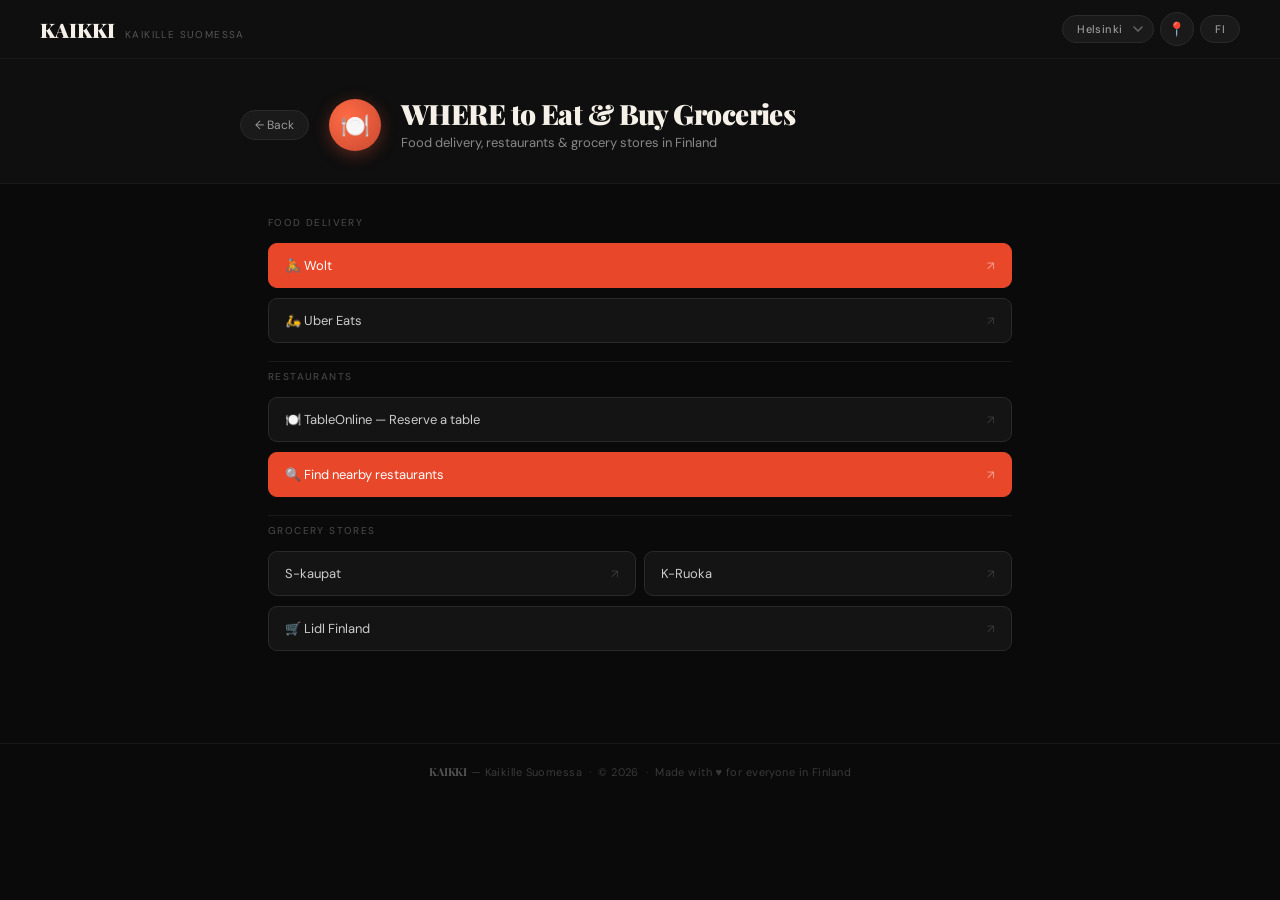
==== public/food.html @ 4e72f437 "Initial commit — KAIKKI app" ====
<!DOCTYPE html>
<html lang="en">
<head>
  <meta charset="UTF-8">
  <meta name="viewport" content="width=device-width, initial-scale=1.0">
  <title>KAIKKI — WHERE to Eat &amp; Shop</title>
  <link rel="stylesheet" href="style.css">
  <script defer src="app.js"></script>
</head>
<body>

  <header>
    <div class="header-inner">
      <a href="index.html" class="logo">KAIKKI <span class="logo-sub">Kaikille Suomessa</span></a>
      <div class="controls">
        <select id="citySelect" class="ctrl" aria-label="Select city">
          <option value="helsinki">Helsinki</option>
          <option value="tampere">Tampere</option>
          <option value="turku">Turku</option>
        </select>
        <button id="geoBtn" class="ctrl geo-ctrl" title="Detect my location">📍</button>
        <button id="langToggle" class="ctrl">FI</button>
      </div>
    </div>
  </header>

  <div class="page-hero">
    <div class="page-hero-inner">
      <a href="index.html" class="page-back" data-i18n="back_btn">← Back</a>
      <div class="page-circle-mini mini-food">🍽️</div>
      <div class="page-heading">
        <h1 data-i18n="food_title">WHERE to Eat &amp; Buy Groceries</h1>
        <p data-i18n="food_sub">Food delivery, restaurants &amp; grocery stores in Finland</p>
      </div>
    </div>
  </div>

  <div class="section-grid">

    <div class="group-label" data-i18n="sec_delivery">Food delivery</div>
    <a href="https://wolt.com/en/fin" target="_blank" rel="noopener" class="btn btn-primary-red">
      <span>🚴 Wolt</span><span class="arr">↗</span>
    </a>
    <a href="https://www.ubereats.com/fi" target="_blank" rel="noopener" class="btn">
      <span>🛵 Uber Eats</span><span class="arr">↗</span>
    </a>

    <div class="group-label" data-i18n="sec_restaurant">Restaurants</div>
    <a href="https://www.tableonline.fi" target="_blank" rel="noopener" class="btn">
      <span>🍽️ TableOnline — <span data-i18n="reserve_table">Reserve a table</span></span><span class="arr">↗</span>
    </a>
    <a href="https://www.google.com/maps/search/restaurants+near+me" target="_blank" rel="noopener" class="btn btn-primary-red">
      <span data-i18n="find_restaurants">🔍 Find nearby restaurants</span><span class="arr">↗</span>
    </a>

    <div class="group-label" data-i18n="sec_grocery">Grocery stores</div>
    <div class="btn-row">
      <a href="https://www.s-kaupat.fi/myymalat?q=helsinki" id="link-sgroup" target="_blank" rel="noopener" class="btn">
        <span>S-kaupat</span><span class="arr">↗</span>
      </a>
      <a href="https://www.k-ruoka.fi/kaupat?city=helsinki" id="link-kgroup" target="_blank" rel="noopener" class="btn">
        <span>K-Ruoka</span><span class="arr">↗</span>
      </a>
    </div>
    <a href="https://www.lidl.fi" target="_blank" rel="noopener" class="btn">
      <span>🛒 Lidl Finland</span><span class="arr">↗</span>
    </a>

  </div>

  <footer>
    <p><strong>KAIKKI</strong> — Kaikille Suomessa &nbsp;·&nbsp; &copy; 2026 &nbsp;·&nbsp; <span data-i18n="footer_made">Made with ♥ for everyone in Finland</span></p>
  </footer>

</body>
</html>
---- public/style.css ----
@import url('https://fonts.googleapis.com/css2?family=Playfair+Display:wght@700;900&family=DM+Sans:opsz,wght@9..40,400;9..40,500;9..40,600&display=swap');

:root {
  --bg: #0a0a0a;
  --surface: #141414;
  --surface-raised: #1e1e1e;
  --border: #2a2a2a;
  --border-subtle: #1a1a1a;
  --text: #f5f0e8;
  --text-muted: #888;
  --text-faint: #444;
  --red: #e8472a;
  --red-dark: #c23a20;
  --blue: #1a6fc4;
  --blue-dark: #1459a0;
  --green: #1e9e52;
  --green-dark: #187a40;
  --font-display: 'Playfair Display', serif;
  --font-body: 'DM Sans', sans-serif;
  --ease: 0.22s cubic-bezier(0.4,0,0.2,1);
  --radius: 14px;
  --radius-sm: 9px;
}

*, *::before, *::after { box-sizing: border-box; margin: 0; padding: 0; }

body {
  font-family: var(--font-body);
  background: var(--bg);
  color: var(--text);
  min-height: 100vh;
}

/* ── HEADER ── */
header {
  background: #0f0f0f;
  border-bottom: 1px solid var(--border-subtle);
  padding: 0 28px;
  position: sticky;
  top: 0;
  z-index: 100;
}

.header-inner {
  max-width: 1200px;
  margin: 0 auto;
  height: 58px;
  display: flex;
  align-items: center;
  justify-content: space-between;
}

.logo {
  font-family: var(--font-display);
  font-size: 20px;
  font-weight: 900;
  color: var(--text);
  letter-spacing: 0em;
  text-decoration: none;
  display: flex;
  align-items: baseline;
  gap: 10px;
}

.logo-sub {
  font-family: var(--font-body);
  font-size: 10px;
  font-weight: 400;
  color: #555;
  letter-spacing: 0.14em;
  text-transform: uppercase;
}

.controls {
  display: flex;
  align-items: center;
  gap: 6px;
  flex-wrap: nowrap;
  min-width: 0;
}

select.ctrl {
  min-width: 0;
  max-width: 160px;
}

.ctrl {
  background: #1a1a1a;
  border: 1px solid #2a2a2a;
  color: #999;
  font-family: var(--font-body);
  font-size: 11px;
  font-weight: 500;
  padding: 6px 14px;
  border-radius: 999px;
  cursor: pointer;
  transition: var(--ease);
  letter-spacing: 0.04em;
  appearance: none;
  -webkit-appearance: none;
}

.ctrl:hover { background: #242424; color: var(--text); border-color: #3a3a3a; }

select.ctrl {
  padding-right: 28px;
  background-image: url("data:image/svg+xml,%3Csvg width='10' height='6' viewBox='0 0 10 6' xmlns='http://www.w3.org/2000/svg'%3E%3Cpath d='M1 1l4 4 4-4' stroke='%23666' stroke-width='1.5' fill='none' stroke-linecap='round'/%3E%3C/svg%3E");
  background-repeat: no-repeat;
  background-position: right 10px center;
  background-color: #1a1a1a;
}

.geo-ctrl {
  width: 34px; height: 34px;
  padding: 0;
  display: flex;
  align-items: center;
  justify-content: center;
  font-size: 14px;
  border-radius: 50%;
}

/* ── HOME LANDING ── */
.home-hero {
  text-align: center;
  padding: 64px 24px 48px;
}

.home-hero h1 {
  font-family: var(--font-display);
  font-size: clamp(28px, 4vw, 48px);
  font-weight: 900;
  letter-spacing: -0.02em;
  line-height: 1.1;
  color: var(--text);
  margin-bottom: 12px;
}

.home-hero h1 em {
  font-style: italic;
  color: #666;
}

.home-hero p {
  font-size: 15px;
  color: var(--text-muted);
  max-width: 420px;
  margin: 0 auto;
  line-height: 1.6;
}

/* ── CIRCLES ── */
.circles-wrap {
  display: flex;
  justify-content: center;
  align-items: center;
  gap: 48px;
  padding: 40px 24px 80px;
  flex-wrap: wrap;
}

.circle-link {
  display: flex;
  flex-direction: column;
  align-items: center;
  gap: 20px;
  text-decoration: none;
  cursor: pointer;
}

.circle {
  width: 220px;
  height: 220px;
  border-radius: 50%;
  display: flex;
  flex-direction: column;
  align-items: center;
  justify-content: center;
  gap: 10px;
  position: relative;
  transition: transform 0.3s cubic-bezier(0.34,1.56,0.64,1), box-shadow 0.3s var(--ease);
  cursor: pointer;
}

.circle:hover {
  transform: translateY(-8px) scale(1.04);
}

.circle-food {
  background: radial-gradient(circle at 35% 35%, #ff6b45, #c94830 60%, #8a2a18);
  box-shadow: 0 8px 40px rgba(201,72,48,0.35), 0 2px 8px rgba(0,0,0,0.4);
}
.circle-food:hover {
  box-shadow: 0 20px 60px rgba(201,72,48,0.55), 0 4px 16px rgba(0,0,0,0.4);
}

.circle-travel {
  background: radial-gradient(circle at 35% 35%, #4da3f0, #1a6fc4 60%, #0d3d73);
  box-shadow: 0 8px 40px rgba(26,111,196,0.35), 0 2px 8px rgba(0,0,0,0.4);
}
.circle-travel:hover {
  box-shadow: 0 20px 60px rgba(26,111,196,0.55), 0 4px 16px rgba(0,0,0,0.4);
}

.circle-shop {
  background: radial-gradient(circle at 35% 35%, #4dd483, #1e9e52 60%, #0d5a2a);
  box-shadow: 0 8px 40px rgba(30,158,82,0.35), 0 2px 8px rgba(0,0,0,0.4);
}
.circle-shop:hover {
  box-shadow: 0 20px 60px rgba(30,158,82,0.55), 0 4px 16px rgba(0,0,0,0.4);
}

.circle-emoji {
  font-size: 48px;
  line-height: 1;
  filter: drop-shadow(0 2px 6px rgba(0,0,0,0.3));
}

.circle-word {
  font-family: var(--font-display);
  font-size: 22px;
  font-weight: 900;
  color: #fff;
  letter-spacing: -0.01em;
  text-shadow: 0 2px 8px rgba(0,0,0,0.3);
}

.circle-caption {
  text-align: center;
  max-width: 200px;
}

.circle-caption strong {
  display: block;
  font-size: 13px;
  font-weight: 600;
  color: var(--text);
  margin-bottom: 3px;
}

.circle-caption span {
  font-size: 11px;
  color: var(--text-muted);
  line-height: 1.4;
}

/* ── SECTION PAGES ── */
.page-hero {
  padding: 40px 28px 32px;
  border-bottom: 1px solid var(--border-subtle);
  background: #0f0f0f;
}

.page-hero-inner {
  max-width: 800px;
  margin: 0 auto;
  display: flex;
  align-items: center;
  gap: 20px;
}

.page-back {
  background: #1a1a1a;
  border: 1px solid #2a2a2a;
  color: #999;
  font-family: var(--font-body);
  font-size: 12px;
  padding: 6px 14px;
  border-radius: 999px;
  cursor: pointer;
  text-decoration: none;
  transition: var(--ease);
  white-space: nowrap;
}
.page-back:hover { background: #242424; color: var(--text); }

.page-circle-mini {
  width: 52px;
  height: 52px;
  border-radius: 50%;
  display: flex;
  align-items: center;
  justify-content: center;
  font-size: 24px;
  flex-shrink: 0;
}

.mini-food   { background: radial-gradient(circle at 35% 35%, #ff6b45, #c94830); box-shadow: 0 4px 16px rgba(201,72,48,0.4); }
.mini-travel { background: radial-gradient(circle at 35% 35%, #4da3f0, #1a6fc4); box-shadow: 0 4px 16px rgba(26,111,196,0.4); }
.mini-shop   { background: radial-gradient(circle at 35% 35%, #4dd483, #1e9e52); box-shadow: 0 4px 16px rgba(30,158,82,0.4); }

.page-heading { flex: 1; }

.page-heading h1 {
  font-family: var(--font-display);
  font-size: clamp(20px, 3vw, 28px);
  font-weight: 900;
  color: var(--text);
  letter-spacing: -0.02em;
  line-height: 1.1;
}

.page-heading p {
  font-size: 13px;
  color: var(--text-muted);
  margin-top: 4px;
}

/* ── SECTION CONTENT GRID ── */
.section-grid {
  max-width: 800px;
  margin: 32px auto;
  padding: 0 28px 60px;
  display: flex;
  flex-direction: column;
  gap: 10px;
}

.group-label {
  font-size: 10px;
  font-weight: 500;
  color: var(--text-faint);
  letter-spacing: 0.14em;
  text-transform: uppercase;
  padding: 8px 0 4px;
  border-top: 1px solid var(--border-subtle);
  margin-top: 8px;
}

.group-label:first-child { border-top: none; margin-top: 0; padding-top: 0; }

/* ── BUTTONS ── */
.btn {
  display: flex;
  align-items: center;
  justify-content: space-between;
  padding: 13px 16px;
  border-radius: var(--radius-sm);
  background: var(--surface);
  border: 1px solid var(--border);
  font-family: var(--font-body);
  font-size: 13px;
  font-weight: 400;
  color: #ccc;
  text-decoration: none;
  transition: background var(--ease), border-color var(--ease), color var(--ease), transform var(--ease);
}

.btn:hover {
  background: #1e1e1e;
  border-color: #3a3a3a;
  color: var(--text);
  transform: translateX(3px);
}

.btn .arr { color: #3a3a3a; font-size: 12px; transition: color var(--ease); }
.btn:hover .arr { color: #666; }

.btn-row {
  display: grid;
  grid-template-columns: 1fr 1fr;
  gap: 8px;
}

.btn-primary-red   { background: var(--red);   border-color: var(--red);   color: #fff; }
.btn-primary-red:hover   { background: var(--red-dark); border-color: var(--red-dark); color: #fff; }
.btn-primary-blue  { background: var(--blue);  border-color: var(--blue);  color: #fff; }
.btn-primary-blue:hover  { background: var(--blue-dark); border-color: var(--blue-dark); color: #fff; }
.btn-primary-green { background: var(--green); border-color: var(--green); color: #fff; }
.btn-primary-green:hover { background: var(--green-dark); border-color: var(--green-dark); color: #fff; }

.btn-primary-red .arr,
.btn-primary-blue .arr,
.btn-primary-green .arr { color: rgba(255,255,255,0.5); }

/* ── LIVE TRANSIT ── */
.live-panel {
  background: #0b1929;
  border: 1px solid #1a3050;
  border-radius: var(--radius-sm);
  padding: 14px 16px;
  margin-top: 4px;
}

.live-header {
  display: flex;
  align-items: center;
  gap: 8px;
  font-size: 10px;
  font-weight: 600;
  color: #4a7fb5;
  letter-spacing: 0.1em;
  text-transform: uppercase;
  margin-bottom: 10px;
}

.live-dot {
  width: 7px; height: 7px;
  border-radius: 50%;
  background: #4a7fb5;
  animation: pulse 1.6s ease-in-out infinite;
}

@keyframes pulse {
  0%,100% { opacity:1; transform:scale(1); }
  50% { opacity:0.3; transform:scale(0.6); }
}

.panel-loading { font-size: 12px; color: #666; font-style: italic; }

#stops-list { list-style: none; }
#stops-list li {
  font-size: 12px;
  color: #6a9fd0;
  padding: 6px 0;
  border-bottom: 1px solid #1a3050;
  display: flex;
  align-items: center;
  gap: 6px;
}
#stops-list li:last-child { border: none; }

/* ── VIBE CARD ── */
.vibe-card {
  background: #131000;
  border: 1px solid #2a2200;
  border-radius: var(--radius-sm);
  padding: 14px 16px;
  display: flex;
  align-items: center;
  gap: 14px;
}
.vibe-icon { font-size: 28px; flex-shrink: 0; }
.vibe-label { font-size: 10px; font-weight: 600; color: #7a6200; text-transform: uppercase; letter-spacing: 0.1em; margin-bottom: 3px; }
#vibe-text { font-size: 12px; color: #9a8200; }

/* ── FOOTER ── */
footer {
  background: #0a0a0a;
  border-top: 1px solid var(--border-subtle);
  padding: 20px 28px;
  text-align: center;
  font-size: 11px;
  color: #3a3a3a;
  letter-spacing: 0.04em;
}

footer strong {
  font-family: var(--font-display);
  color: #555;
  letter-spacing: -0.01em;
}

/* ── ANIMATIONS ── */
.circle-link {
  opacity: 0;
  transform: translateY(24px);
  animation: floatUp 0.5s cubic-bezier(0.34,1.3,0.64,1) forwards;
}
.circle-link:nth-child(1) { animation-delay: 0.1s; }
.circle-link:nth-child(2) { animation-delay: 0.2s; }
.circle-link:nth-child(3) { animation-delay: 0.3s; }

@keyframes floatUp {
  to { opacity: 1; transform: translateY(0); }
}

.section-grid .btn,
.section-grid .btn-row,
.section-grid .live-panel,
.section-grid .vibe-card {
  opacity: 0;
  animation: fadeIn 0.35s var(--ease) forwards;
}

@keyframes fadeIn { to { opacity: 1; } }

/* stagger each child in section-grid */
.section-grid > *:nth-child(1)  { animation-delay: 0.05s; }
.section-grid > *:nth-child(2)  { animation-delay: 0.10s; }
.section-grid > *:nth-child(3)  { animation-delay: 0.15s; }
.section-grid > *:nth-child(4)  { animation-delay: 0.20s; }
.section-grid > *:nth-child(5)  { animation-delay: 0.25s; }
.section-grid > *:nth-child(6)  { animation-delay: 0.30s; }
.section-grid > *:nth-child(7)  { animation-delay: 0.35s; }
.section-grid > *:nth-child(8)  { animation-delay: 0.40s; }
.section-grid > *:nth-child(9)  { animation-delay: 0.45s; }
.section-grid > *:nth-child(10) { animation-delay: 0.50s; }
.section-grid > *:nth-child(11) { animation-delay: 0.55s; }
.section-grid > *:nth-child(12) { animation-delay: 0.60s; }

/* ── RESPONSIVE ── */

/* Tablet: 641px – 900px */
@media (max-width: 900px) {
  .circles-wrap {
    gap: 36px;
  }

  .circle {
    width: 190px;
    height: 190px;
  }

  .circle-emoji { font-size: 44px; }
  .circle-word  { font-size: 20px; }

  .section-grid {
    padding: 0 20px 48px;
  }
}

/* Mobile: ≤640px — the main target */
@media (max-width: 640px) {

  /* Header */
  header {
    padding: 0 16px;
  }

  .header-inner {
    height: auto;
    flex-direction: column;
    align-items: flex-start;
    gap: 10px;
    padding: 12px 0;
  }

  .logo { font-size: 18px; }
  .logo-sub { font-size: 9px; }

  .controls {
    width: 100%;
    justify-content: space-between;
  }

  select.ctrl {
    flex: 1;
    font-size: 12px;
  }

  /* Home hero */
  .home-hero {
    padding: 36px 20px 28px;
  }

  .home-hero h1 {
    font-size: clamp(22px, 7vw, 30px);
  }

  .home-hero p {
    font-size: 13px;
  }

  /* Circles — stack vertically on small phones,
     or show 1 column if very narrow */
  .circles-wrap {
    flex-direction: column;
    align-items: center;
    gap: 28px;
    padding: 28px 20px 56px;
  }

  .circle {
    width: 200px;
    height: 200px;
  }

  .circle-emoji { font-size: 42px; }
  .circle-word  { font-size: 20px; }

  .circle-caption strong { font-size: 14px; }
  .circle-caption span   { font-size: 12px; }

  /* Page hero (section pages) */
  .page-hero {
    padding: 20px 16px 18px;
  }

  .page-hero-inner {
    gap: 12px;
    flex-wrap: wrap;
  }

  .page-circle-mini {
    width: 42px;
    height: 42px;
    font-size: 20px;
  }

  .page-heading h1 {
    font-size: clamp(16px, 5vw, 22px);
  }

  .page-back {
    font-size: 11px;
    padding: 5px 10px;
  }

  /* Section grid */
  .section-grid {
    margin: 20px auto;
    padding: 0 16px 48px;
    gap: 8px;
  }

  /* Buttons — bigger tap targets on mobile */
  .btn {
    padding: 14px 14px;
    font-size: 13px;
    border-radius: 10px;
  }

  /* Two-column rows collapse to one column */
  .btn-row {
    grid-template-columns: 1fr;
  }

  /* Live panel */
  .live-panel {
    padding: 12px 14px;
  }

  #stops-list li {
    font-size: 12px;
    padding: 7px 0;
  }

  /* Vibe card */
  .vibe-card {
    padding: 12px 14px;
  }

  .vibe-icon { font-size: 24px; }

  /* Footer */
  footer {
    padding: 16px;
    font-size: 11px;
    line-height: 1.6;
  }
}

/* Very small phones: ≤380px */
@media (max-width: 380px) {
  .circle {
    width: 170px;
    height: 170px;
  }

  .circle-emoji { font-size: 36px; }
  .circle-word  { font-size: 18px; }

  .home-hero h1 { font-size: 22px; }
}
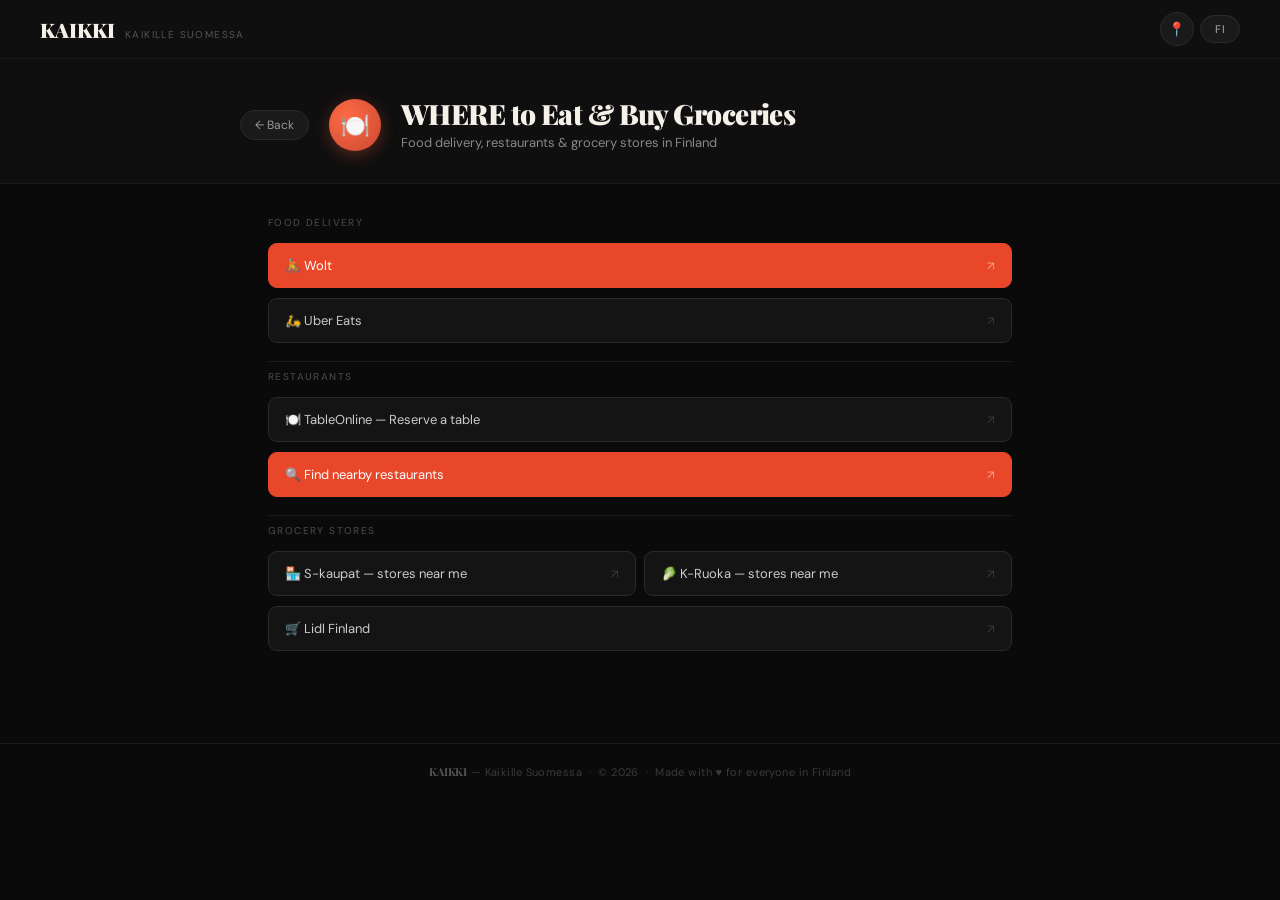
==== commit 5e7bf4e3: "GPS-enabled, remove hard-coded cities" ====
--- a/public/food.html
+++ b/public/food.html
@@ -13,11 +13,6 @@
     <div class="header-inner">
       <a href="index.html" class="logo">KAIKKI <span class="logo-sub">Kaikille Suomessa</span></a>
       <div class="controls">
-        <select id="citySelect" class="ctrl" aria-label="Select city">
-          <option value="helsinki">Helsinki</option>
-          <option value="tampere">Tampere</option>
-          <option value="turku">Turku</option>
-        </select>
         <button id="geoBtn" class="ctrl geo-ctrl" title="Detect my location">📍</button>
         <button id="langToggle" class="ctrl">FI</button>
       </div>
@@ -49,17 +44,17 @@
     <a href="https://www.tableonline.fi" target="_blank" rel="noopener" class="btn">
       <span>🍽️ TableOnline — <span data-i18n="reserve_table">Reserve a table</span></span><span class="arr">↗</span>
     </a>
-    <a href="https://www.google.com/maps/search/restaurants+near+me" target="_blank" rel="noopener" class="btn btn-primary-red">
+    <a href="https://www.google.com/maps/search/restaurants+near+me" id="link-restaurants" target="_blank" rel="noopener" class="btn btn-primary-red">
       <span data-i18n="find_restaurants">🔍 Find nearby restaurants</span><span class="arr">↗</span>
     </a>
 
     <div class="group-label" data-i18n="sec_grocery">Grocery stores</div>
     <div class="btn-row">
-      <a href="https://www.s-kaupat.fi/myymalat?q=helsinki" id="link-sgroup" target="_blank" rel="noopener" class="btn">
-        <span>S-kaupat</span><span class="arr">↗</span>
+      <a href="https://www.s-kaupat.fi/myymalat" id="link-sgroup" target="_blank" rel="noopener" class="btn">
+        <span>🏪 S-kaupat — stores near me</span><span class="arr">↗</span>
       </a>
-      <a href="https://www.k-ruoka.fi/kaupat?city=helsinki" id="link-kgroup" target="_blank" rel="noopener" class="btn">
-        <span>K-Ruoka</span><span class="arr">↗</span>
+      <a href="https://www.k-ruoka.fi/kaupat" id="link-kgroup" target="_blank" rel="noopener" class="btn">
+        <span>🥬 K-Ruoka — stores near me</span><span class="arr">↗</span>
       </a>
     </div>
     <a href="https://www.lidl.fi" target="_blank" rel="noopener" class="btn">
